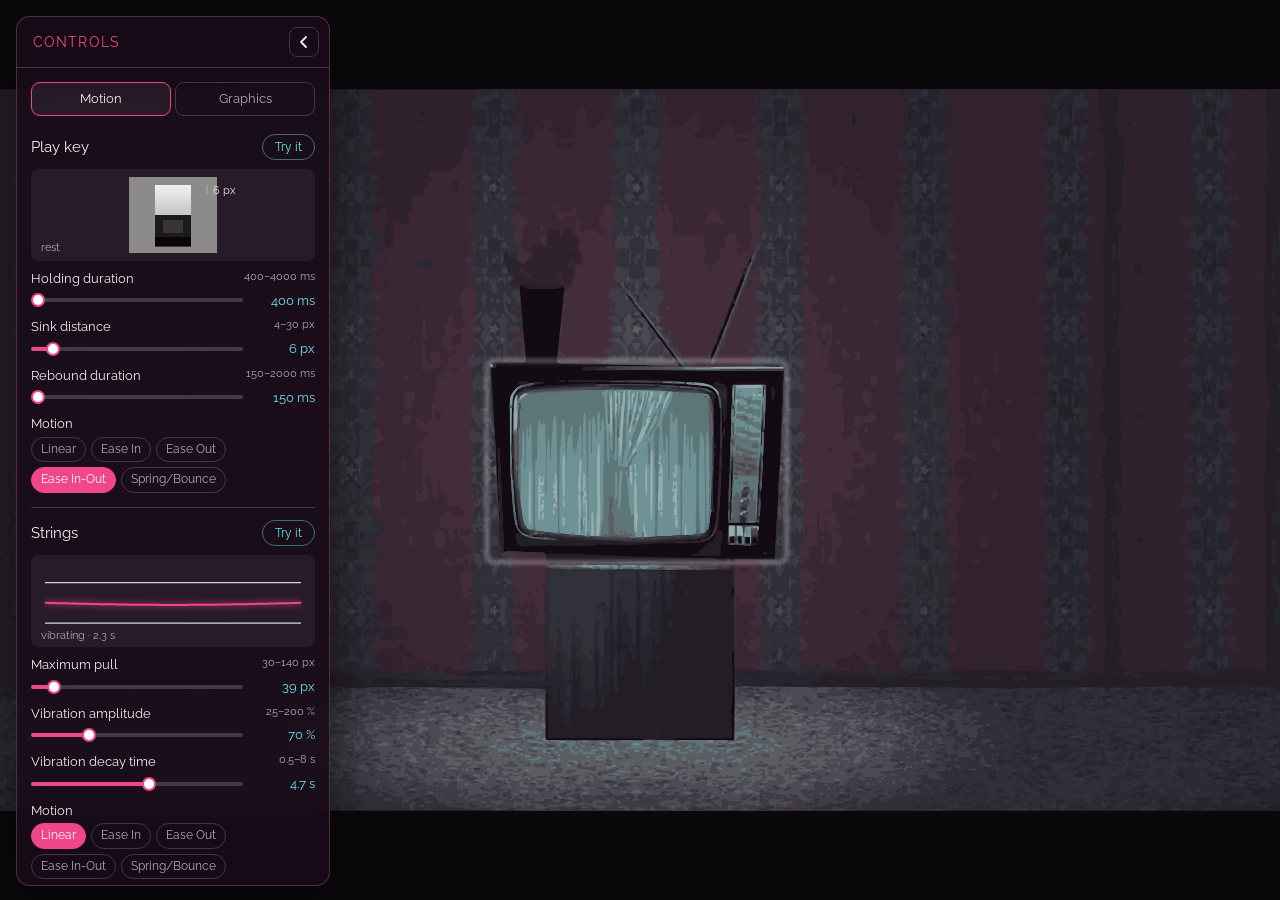
==== index.html @ 98e2c54d "Add dialog eye and orbiting-note controls to the panel The dialog box keeps only its corner eyes, no" ====
<!doctype html>
<html lang="en">
<head>
  <meta charset="utf-8">
  <meta name="viewport" content="width=device-width, initial-scale=1, viewport-fit=cover">
  <title>The Other Side of the Screen</title>
  <link rel="icon" href="data:,">
  <link rel="preconnect" href="https://fonts.googleapis.com">
  <link rel="preconnect" href="https://fonts.gstatic.com" crossorigin>
  <link rel="stylesheet" href="https://fonts.googleapis.com/css2?family=Raleway:wght@300;400&display=swap">
  <link rel="stylesheet" href="css/style.css">
</head>
<body>
  <!-- Layout: one 2000×1127 (16:9) stage scaled to fit the window; every step before entering the TV world happens inside the TV frame.
       All pictures are vector (tools/vectorize.py), so they stay sharp at any size and through every zoom. -->
  <div id="stage" aria-live="polite">

    <!-- 1. The room: a TV on a pedestal, highlighted -->
    <section id="scene-room" class="scene is-active">
      <img class="scene-bg" src="assets/images/room.svg" alt="An old television on a wooden pedestal in a dark purple room" draggable="false">
      <button id="tv-hotspot" class="halo-target" type="button" aria-label="Look at the television"></button>
    </section>

    <!-- 2–3. The TV close-up: play button, curtains, the band -->
    <section id="scene-tv" class="scene">
      <img class="scene-bg" src="assets/images/tv-closeup.svg" alt="" draggable="false">
      <div id="screen">
        <div id="band">
          <img class="band-stage" src="assets/images/band-stage.svg" alt="" draggable="false">
          <button class="member" type="button" data-i="0" aria-label="Bassist" tabindex="-1"><img src="assets/images/band-member-0.svg" alt="" draggable="false"></button>
          <button class="member" type="button" data-i="1" aria-label="Drummer" tabindex="-1"><img src="assets/images/band-member-1.svg" alt="" draggable="false"></button>
          <button class="member" type="button" data-i="2" aria-label="Keyboardist" tabindex="-1"><img src="assets/images/band-member-2.svg" alt="" draggable="false"></button>
          <button class="member" type="button" data-i="3" aria-label="Guitarist" tabindex="-1"><img src="assets/images/band-member-3.svg" alt="" draggable="false"></button>
        </div>
        <!-- 4–5. strum the strings, then tear the screen open: inside the TV screen, under the curtains -->
        <canvas id="strum" aria-label="Guitar strings"></canvas>
        <canvas id="tear" aria-label="Paper screen with a torn slit"></canvas>
        <div id="curtain-left" class="curtain"></div>
        <div id="curtain-right" class="curtain"></div>
        <div id="screen-dim"></div>
      </div>
      <div id="play" role="button" aria-label="Play" tabindex="-1">
        <div id="play-well"></div>
        <div id="play-cap"></div>
        <div id="play-halo"></div>
      </div>
    </section>

    <!-- 6. Inside: the performance space -->
    <section id="scene-inside" class="scene">
      <img class="scene-bg" src="assets/images/performance.svg" alt="The star-headed guitarist playing beside an old television that shows the band" draggable="false">
      <!-- light that moves with the music: spotlights, stage lights, rings from the star, a floor equalizer -->
      <svg id="inside-fx" viewBox="0 0 2000 1127" aria-hidden="true"></svg>
      <!-- the TV in the performance space shows the band live: the same cut-outs, swaying -->
      <div id="inside-tv">
        <div class="mini-band">
          <img class="band-stage" src="assets/images/band-stage.svg" alt="" draggable="false">
          <div class="fig" data-i="0"><img src="assets/images/band-member-0.svg" alt="" draggable="false"></div>
          <div class="fig" data-i="1"><img src="assets/images/band-member-1.svg" alt="" draggable="false"></div>
          <div class="fig" data-i="2"><img src="assets/images/band-member-2.svg" alt="" draggable="false"></div>
          <div class="fig" data-i="3"><img src="assets/images/band-member-3.svg" alt="" draggable="false"></div>
        </div>
        <div class="inside-tv-glass"></div>
      </div>
      <!-- music notes orbiting the guitarist (js/notes.js; the TV band's notes sit inside the TV) -->
      <svg id="inside-notes" viewBox="0 0 2000 1127" aria-hidden="true"></svg>
    </section>

    <!-- Dialog box (band introductions and the ending) -->
    <div id="dialog" class="dialog" hidden>
      <div class="dialog-box"><p class="dialog-text"></p></div>
    </div>

    <div id="ending" hidden>
      <button id="restart" type="button">Restart</button>
    </div>
  </div>

  <audio id="music" src="assets/audio/Lilacs.mp3" preload="auto" loop></audio>

  <script src="js/tuning.js"></script>
  <script src="js/sound.js"></script>
  <script src="js/press.js"></script>
  <script src="js/strum.js"></script>
  <script src="js/tear.js"></script>
  <script src="js/notes.js"></script>
  <script src="js/main.js"></script>
  <script src="js/looks.js"></script>
  <script src="js/panel.js"></script>
</body>
</html>
---- css/style.css ----
/* Layout: a fixed 2000×1127 (16:9) stage, scaled to fit the window
   and centred on a dark ground. Scenes are stacked layers; only the active one takes input. */
:root {
  --ground: #0b080b;
  --ink: #f3eef2;
  --pink: #f08cb3;
  --pink-deep: #ee2a63;
  --cyan: #8fe3e8;
  --cyan-deep: #5fb9c0;
  --halo: rgba(255, 255, 255, .9);
  --cursor-star: url("../assets/images/cursor-star.svg") 16 16, pointer;
  --cursor-shards: url("../assets/images/cursor-star-shards.svg") 24 24, pointer;
  color-scheme: dark;
}

html, body {
  height: 100%;
  margin: 0;
}
body {
  background: var(--ground);
  color: var(--ink);
  overflow: hidden;
  font-family: "Raleway", "Helvetica Neue", Arial, sans-serif;
  -webkit-user-select: none;
  user-select: none;
}
[hidden] { display: none !important; }

#stage {
  position: absolute;
  left: 50%;
  top: 50%;
  width: 2000px;
  height: 1127px;
  transform: translate(-50%, -50%) scale(var(--fit, .5));
  overflow: hidden;
  background: var(--ground);
}

.scene {
  position: absolute;
  inset: 0;
  opacity: 0;
  visibility: hidden;
  pointer-events: none;
  transform-origin: 0 0;
}
.scene.is-active {
  opacity: 1;
  visibility: visible;
  pointer-events: auto;
}
.scene-bg {
  position: absolute;
  inset: 0;
  width: 100%;
  height: 100%;
  display: block;
}

/* ---------- halo: the breathing white outline that marks the one thing to act on ---------- */
.halo-target {
  position: absolute;
  padding: 0;
  border: 0;
  background: transparent;
  cursor: pointer;
  outline: none;
}
.halo-target::before {
  content: "";
  position: absolute;
  inset: -6px;
  border-radius: inherit;
  border: 4px solid var(--halo);
  filter: blur(3px);
  opacity: .55;
  animation: breathe 2.6s ease-in-out infinite;
  transition: opacity .3s ease;
}
.halo-target:hover::before,
.halo-target:focus-visible::before { animation: none; opacity: .95; }
.halo-target:focus-visible::after {
  content: "";
  position: absolute;
  inset: -12px;
  border-radius: inherit;
  outline: 2px solid #fff;
}
@keyframes breathe { 0%, 100% { opacity: .35; } 50% { opacity: .75; } }

/* ---------- 1. room ---------- */
#tv-hotspot {
  left: 765px;
  top: 428px;
  width: 460px;
  height: 307px;
  border-radius: 14px;
}

/* ---------- 2–3. TV close-up ---------- */
#screen {
  position: absolute;
  left: 395px;
  top: 195px;
  width: 990px;
  height: 740px;
  border-radius: 9% / 12%;
  overflow: hidden;
}
#band {
  position: absolute;
  inset: 0;
  background: radial-gradient(ellipse at 50% 40%, #c6edf3, #b9e1e8 70%, #a9d2d9);
}
/* the stage and the four members, cut out so each sways on its own (tools/cut-band.py) */
.band-stage {
  position: absolute;
  inset: 0;
  width: 100%;
  height: 100%;
}

.curtain {
  position: absolute;
  top: 0;
  width: 50%;
  height: 100%;
  background-image: url("../assets/images/tv-closeup.svg");
  background-size: 2000px 1127px;
  will-change: transform;
}
#curtain-left {
  left: 0;
  background-position: -395px -195px;
  transform-origin: 0 50%;
  box-shadow: 8px 0 18px rgba(0, 0, 0, .35);
}
#curtain-right {
  right: 0;
  background-position: -890px -195px;
  transform-origin: 100% 50%;
  box-shadow: -8px 0 18px rgba(0, 0, 0, .35);
}
#screen-dim {
  position: absolute;
  inset: 0;
  background: #000;
  opacity: .12;
  pointer-events: none;
}
/* band members: each sways gently from its feet; the one to click next glows along its outline */
.member, .fig {
  position: absolute;
  padding: 0;
  border: 0;
  background: transparent;
  pointer-events: none;
  outline: none;
  transform-origin: 50% 100%;
  animation: sway var(--sway-t, 3.6s) ease-in-out var(--sway-d, 0s) infinite alternate;
}
.member img, .fig img {
  display: block;
  width: 100%;
  height: 100%;
  transition: filter .35s ease;
}
.member[data-i="0"], .fig[data-i="0"] { left: 71.1px;  top: 244.2px; width: 147.2px; height: 265.6px; --sway-t: 3.1s; --sway-d: -.4s; }
.member[data-i="1"], .fig[data-i="1"] { left: 436.7px; top: 111px;   width: 195.1px; height: 214.7px; --sway-t: 2.6s; --sway-d: -1.3s; --sway-a: .6deg; }
.member[data-i="2"], .fig[data-i="2"] { left: 743.4px; top: 236.2px; width: 181.6px; height: 288.3px; --sway-t: 3.8s; --sway-d: -2.1s; }
.member[data-i="3"], .fig[data-i="3"] { left: 418.3px; top: 344.1px; width: 287.1px; height: 359.5px; --sway-t: 3.3s; --sway-d: -.9s; --sway-a: .9deg; }
@keyframes sway {
  from { transform: rotate(calc(var(--sway-a, 1.2deg) * -1)); }
  to { transform: rotate(var(--sway-a, 1.2deg)); }
}
.member.is-next {
  pointer-events: auto;
  cursor: pointer;
}
/* the glow animation itself is written by js/looks.js from the glow settings */

/* the play key: the TV's own fourth push-button, cut from the photo so it can sink */
#play {
  position: absolute;
  left: 1523px;
  top: 864px;
  width: 36px;
  height: 92px;
  cursor: default;
  outline: none;
  pointer-events: none;
}
#play.is-armed { pointer-events: auto; cursor: pointer; }
#play.is-spent { cursor: default; }
#play-well {
  position: absolute;
  left: 0;
  top: 0;
  width: 100%;
  height: 0;
  background: #0a0507;
}
#play-cap {
  position: absolute;
  inset: 0;
  background-image: url("../assets/images/tv-closeup.svg");
  background-size: 2000px 1127px;
  background-position: -1523px -864px;
  border-radius: 2px;
  transition: box-shadow 140ms ease, filter 140ms ease;
}
#play.is-armed:hover #play-cap,
#play.is-contact #play-cap { filter: brightness(1.35); box-shadow: 0 0 0 2px rgba(255, 255, 255, .85); }
#play:focus-visible #play-cap { box-shadow: 0 0 0 3px #fff; }
#play-halo {
  position: absolute;
  inset: -9px;
  border-radius: 7px;
  border: 4px solid var(--halo);
  filter: blur(3px);
  opacity: 0;
  pointer-events: none;
}
#play.is-armed #play-halo { opacity: .55; animation: breathe 2.6s ease-in-out infinite; }
#play.is-armed:hover #play-halo,
#play.is-contact #play-halo { animation: none; opacity: .95; }
#play.is-spent #play-halo { animation: none; opacity: 0; }

/* ---------- 4–5. guitar close-up: strum and tear happen inside the TV screen ---------- */
#strum, #tear {
  position: absolute;
  left: 0;
  top: 0;
  width: 990px;
  height: 740px;
  display: block;
  touch-action: none;
  cursor: var(--cursor-star);
  visibility: hidden;
  pointer-events: none;
}
#screen.is-strum #strum { visibility: visible; pointer-events: auto; }
#screen.is-tearing #tear { visibility: visible; pointer-events: auto; animation: fade-in .8s ease both; }
#screen.is-tearing #strum { animation: fade-out .6s ease .8s both; pointer-events: none; }
@keyframes fade-in { from { opacity: 0; } to { opacity: 1; } }
@keyframes fade-out { from { opacity: 1; } to { opacity: 0; } }

/* ---------- 6. inside ---------- */
/* effects over the performance space; everything blends as light */
#inside-fx {
  position: absolute;
  inset: 0;
  width: 100%;
  height: 100%;
  pointer-events: none;
  mix-blend-mode: screen;
  overflow: visible;
}
#inside-notes, .tv-notes {
  position: absolute;
  inset: 0;
  width: 100%;
  height: 100%;
  pointer-events: none;
  overflow: visible;
}
#inside-fx .beam { transform-box: fill-box; transform-origin: 50% 0; animation: beam-sweep 7s ease-in-out infinite alternate; }
#inside-fx .beam.b2 { animation-duration: 9s; animation-delay: -3s; }
@keyframes beam-sweep { from { transform: rotate(-6deg); } to { transform: rotate(6deg); } }
#inside-tv {
  position: absolute;
  left: 828px;
  top: 461px;
  width: 277px;
  height: 211px;
  border-radius: 10% / 13%;
  overflow: hidden;
  background: #c6edf3;
}
.mini-band {
  position: absolute;
  left: 0;
  top: 0;
  width: 990px;
  height: 740px;
  transform-origin: 0 0;
  transform: scale(.2798, .2851);
}
.fig { pointer-events: none; }
.inside-tv-glass {
  position: absolute;
  inset: 0;
  border-radius: inherit;
  box-shadow: inset 0 0 18px rgba(10, 30, 34, .45);
  background: radial-gradient(ellipse at 50% 45%, rgba(255, 255, 255, .08), rgba(20, 60, 66, .12) 80%);
  pointer-events: none;
}
#scene-inside.is-active .inside-tv-glass { animation: tv-flicker 6s steps(1) infinite; }
@keyframes tv-flicker {
  0%, 100% { opacity: 1; } 31% { opacity: .75; } 32% { opacity: 1; } 77% { opacity: .82; } 78% { opacity: 1; }
}

/* ---------- dialog (after the reference dialog box) ---------- */
.dialog {
  position: absolute;
  left: 620px;
  top: 905px;
  width: var(--dlg-width, 760px);
  z-index: 20;
  pointer-events: none;
  filter: drop-shadow(0 0 22px rgba(255, 255, 255, .28));
}
.dialog.is-intro { scale: .7; transform-origin: 0 100%; }
.dialog.is-ending {
  left: 1180px;
  top: 300px;
  width: calc(var(--dlg-width, 760px) * .9474);
}
/* colors, frame thickness, width and entrance curve come from the control panel (js/looks.js) */
.dialog {
  --dlg-b: var(--dlg-border, 3px);
  --dlg-p: var(--dlg-pink, var(--pink));
  --dlg-c: var(--dlg-cyan, var(--cyan-deep));
  --dlg-c-lt: color-mix(in srgb, var(--dlg-c) 55%, white);
}
.dialog.is-in { animation: dialog-in 420ms var(--dlg-ease, cubic-bezier(.2, .9, .3, 1.2)) both; }
@keyframes dialog-in {
  0% { opacity: 0; transform: translateY(14px) scale(.96); }
  100% { opacity: 1; transform: none; }
}
.dialog-box {
  position: relative;
  background:
    radial-gradient(circle, color-mix(in srgb, var(--dlg-p) 7%, transparent) 1px, transparent 1.4px) 0 0 / 7px 7px,
    #fbfafa;
  padding: 34px 56px 36px;
  outline: var(--dlg-b) solid var(--dlg-p);
  outline-offset: -12px;
  box-shadow:
    0 0 0 var(--dlg-b) #fff,
    0 0 0 calc(var(--dlg-b) * 2) var(--dlg-p),
    0 0 0 calc(var(--dlg-b) * 3) rgba(255, 255, 255, .6),
    0 0 0 calc(var(--dlg-b) * 3.67) color-mix(in srgb, var(--dlg-p) 75%, transparent);
}
.dialog-box::after {
  /* the cyan frame, offset like a misregistered print */
  content: "";
  position: absolute;
  inset: 10px -16px -16px 22px;
  border: var(--dlg-b) solid var(--dlg-c);
  box-shadow: 0 0 0 4px color-mix(in srgb, var(--dlg-c-lt) 45%, transparent), inset 0 0 0 5px color-mix(in srgb, var(--dlg-c-lt) 35%, transparent);
  pointer-events: none;
}
.dialog-text {
  margin: 0;
  font-weight: 300;
  font-size: 50px;
  line-height: 1.22;
  letter-spacing: .5px;
  text-align: center;
  color: var(--dlg-p);
  text-shadow: 3px 3px 0 color-mix(in srgb, var(--dlg-c-lt) 90%, transparent);
}
/* eyes on the box corners, drawn by js/looks.js; centred on their corner */
.dialog-eye { position: absolute; translate: -50% -50%; overflow: visible; z-index: 1; pointer-events: none; }
.dialog-eye[data-corner="tl"] { left: 30px; top: -6px; }
.dialog-eye[data-corner="br"] { left: 100%; top: 100%; }
.dialog-eye[data-corner="tr"] { left: calc(100% - 30px); top: -6px; }
.dialog-eye[data-corner="bl"] { left: 0; top: 100%; }

#ending {
  position: absolute;
  left: 1180px;
  width: 720px;
  top: 640px;
  display: flex;
  justify-content: center;
  z-index: 21;
}
#ending.is-in { animation: dialog-in 500ms ease both; animation-delay: 400ms; }
#restart {
  font: 400 40px/1 "Raleway", "Helvetica Neue", Arial, sans-serif;
  letter-spacing: 2px;
  color: var(--pink-deep);
  background: #fbfafa;
  border: 0;
  padding: 22px 64px;
  cursor: pointer;
  box-shadow: 0 0 0 3px #fff, 0 0 0 6px var(--pink), 10px 10px 0 4px rgba(143, 227, 232, .8), 0 0 30px rgba(255, 255, 255, .35);
  transition: transform .15s ease, box-shadow .15s ease;
}
#restart:hover { transform: translateY(-2px); box-shadow: 0 0 0 3px #fff, 0 0 0 6px var(--pink), 12px 12px 0 4px rgba(143, 227, 232, .95), 0 0 40px rgba(255, 255, 255, .5); }
#restart:focus-visible { outline: 3px solid #fff; outline-offset: 10px; }

@media (prefers-reduced-motion: reduce) {
  .halo-target::before, #play.is-armed #play-halo { animation: none; opacity: .7; }
  .member { animation: none; }
  .member.is-next img { animation: none; filter: drop-shadow(0 0 2px #fff) drop-shadow(0 0 8px #fff); }
  #scene-inside.is-active .inside-tv-glass { animation: none; }
  #inside-fx .beam { animation: none; }
  .fig { animation: none; }
}

/* ---------- motion control panel (js/panel.js): floats over the left edge, collapses to a tab ---------- */
:root {
  --tune-bg: rgba(24, 12, 24, .9);
  --tune-raised: rgba(255, 255, 255, .06);
  --tune-line: rgba(240, 140, 179, .28);
  --tune-ink: #f3eef2;
  --tune-dim: #b7a5b5;
  --tune-pink: #f0478c;
  --tune-cyan: #6fe3ea;
  --tune-metal: #8d8b8a;
  --tune-string: #cfd9da;
  --tune-paper: #ecebe7;
}
#tune {
  position: fixed;
  left: max(16px, env(safe-area-inset-left, 0px));
  top: calc(16px + env(safe-area-inset-top, 0px));
  z-index: 100;
  width: min(312px, calc(100vw - 32px));
  max-height: calc(100% - 32px);
  display: flex;
  flex-direction: column;
  background: var(--tune-bg);
  color: var(--tune-ink);
  border: 1px solid var(--tune-line);
  border-radius: 14px;
  box-shadow: 0 18px 50px rgba(0, 0, 0, .55);
  backdrop-filter: blur(10px);
  font: 400 13px/1.35 "Raleway", "Helvetica Neue", Arial, sans-serif;
  -webkit-user-select: none;
  user-select: none;
}
.tune-head { display: flex; align-items: center; justify-content: space-between; gap: 8px; padding: 10px 10px 10px 16px; border-bottom: 1px solid var(--tune-line); }
.tune-head h2 { margin: 0; font-size: 14px; font-weight: 400; letter-spacing: .08em; text-transform: uppercase; color: var(--tune-pink); }
.tune-toggle { display: grid; place-items: center; width: 30px; height: 30px; padding: 0; border: 1px solid var(--tune-line); border-radius: 8px; background: transparent; color: var(--tune-ink); cursor: pointer; }
.tune-toggle svg { width: 16px; height: 16px; transition: transform .25s ease; }
.tune-body { overflow-y: auto; padding: 4px 14px 14px; display: flex; flex-direction: column; gap: 4px; }
#tune.is-collapsed { width: auto; }
#tune.is-collapsed .tune-body { display: none; }
#tune.is-collapsed .tune-head { border-bottom: 0; }
#tune.is-collapsed .tune-toggle svg { transform: rotate(180deg); }
.tune-sec { display: flex; flex-direction: column; gap: 9px; padding: 12px 0 14px; border-bottom: 1px solid var(--tune-line); }
.tune-sec-head { display: flex; align-items: center; justify-content: space-between; }
.tune-sec h3 { margin: 0; font-size: 15px; font-weight: 400; }
.tune-try { font: inherit; font-size: 12px; color: var(--tune-cyan); background: transparent; border: 1px solid rgba(111, 227, 234, .45); border-radius: 999px; padding: 4px 12px; cursor: pointer; }
.tune-try:hover { background: rgba(111, 227, 234, .12); }
.tune-preview { display: block; width: 100%; height: 92px; border-radius: 8px; background: var(--tune-raised); }
.tune-row { display: flex; flex-direction: column; gap: 4px; }
.tune-row label, .tune-label { display: flex; justify-content: space-between; gap: 8px; color: var(--tune-ink); }
.tune-range { color: var(--tune-dim); font-size: 11px; font-variant-numeric: tabular-nums; }
.tune-ctl { display: flex; align-items: center; gap: 10px; }
.tune-ctl output { min-width: 62px; text-align: right; font-variant-numeric: tabular-nums; color: var(--tune-cyan); }
.tune-ctl input[type=range] {
  flex: 1; min-width: 0; height: 18px; margin: 0; background: transparent; cursor: pointer;
  -webkit-appearance: none; appearance: none;
}
.tune-ctl input[type=range]::-webkit-slider-runnable-track { height: 4px; border-radius: 2px; background: linear-gradient(90deg, var(--tune-pink) var(--p, 50%), rgba(255, 255, 255, .18) var(--p, 50%)); }
.tune-ctl input[type=range]::-moz-range-track { height: 4px; border-radius: 2px; background: rgba(255, 255, 255, .18); }
.tune-ctl input[type=range]::-moz-range-progress { height: 4px; border-radius: 2px; background: var(--tune-pink); }
.tune-ctl input[type=range]::-webkit-slider-thumb { -webkit-appearance: none; width: 14px; height: 14px; margin-top: -5px; border-radius: 50%; background: #fff; border: 2px solid var(--tune-pink); }
.tune-ctl input[type=range]::-moz-range-thumb { width: 12px; height: 12px; border-radius: 50%; background: #fff; border: 2px solid var(--tune-pink); }
.tune-ctl input[type=range].is-changed + output::after { content: " •"; color: var(--tune-pink); }
.tune-chips { display: flex; flex-wrap: wrap; gap: 5px; }
.tune-chip { font: inherit; font-size: 11.5px; padding: 4px 9px; border-radius: 999px; border: 1px solid var(--tune-line); background: transparent; color: var(--tune-dim); cursor: pointer; }
.tune-chip:hover { color: var(--tune-ink); }
.tune-chip.is-on { background: var(--tune-pink); border-color: var(--tune-pink); color: #fff; }
.tune-actions { display: flex; gap: 8px; padding-top: 12px; }
.tune-btn { flex: 1; font: inherit; padding: 9px 10px; border-radius: 9px; border: 1px solid var(--tune-line); background: var(--tune-raised); color: var(--tune-ink); cursor: pointer; }
.tune-btn:hover { border-color: var(--tune-pink); }
.tune-btn.is-primary { background: var(--tune-pink); border-color: var(--tune-pink); color: #fff; }
.tune-status { margin: 4px 0 0; min-height: 1.35em; font-size: 12px; color: var(--tune-cyan); }
.tune-copytext { width: 100%; height: 150px; box-sizing: border-box; resize: vertical; font: 11px/1.4 ui-monospace, Menlo, Consolas, monospace; color: var(--tune-ink); background: rgba(0, 0, 0, .35); border: 1px solid var(--tune-line); border-radius: 8px; padding: 8px; -webkit-user-select: text; user-select: text; }
#tune button:focus-visible, #tune input:focus-visible { outline: 2px solid var(--tune-cyan); outline-offset: 2px; }
.tune-tabs { display: flex; gap: 4px; padding: 10px 0 2px; }
.tune-tab { flex: 1; font: inherit; font-size: 13px; padding: 7px 8px; border-radius: 9px; border: 1px solid var(--tune-line); background: transparent; color: var(--tune-dim); cursor: pointer; }
.tune-tab:hover { color: var(--tune-ink); }
.tune-tab.is-on { background: var(--tune-raised); border-color: var(--tune-pink); color: var(--tune-ink); }
.tune-pane[hidden] { display: none; }
.tune-sec-btns { display: flex; gap: 6px; }
.tune-row-inline { flex-direction: row; align-items: center; justify-content: space-between; }
.tune-row-inline .tune-ctl { gap: 8px; }
.tune-ctl input[type=color] { width: 40px; height: 26px; padding: 0 2px; border: 1px solid var(--tune-line); border-radius: 6px; background: transparent; cursor: pointer; }
.tune-ctl select { flex: 1; font: inherit; font-size: 13px; padding: 6px 8px; border-radius: 8px; border: 1px solid var(--tune-line); background: #1d0f1d; color: var(--tune-ink); cursor: pointer; }
.tune-ctl output.is-changed::after, .tune-ctl select.is-changed + output::after { content: " •"; color: var(--tune-pink); }
.tune-ctl select.is-changed { border-color: var(--tune-pink); }
.tune-notes { margin: -2px 0 0; font-size: 11.5px; color: var(--tune-dim); font-variant-numeric: tabular-nums; }
.tune-glow-box { display: grid; place-items: center; overflow: hidden; background: #2a1430; }
.tune-glow-demo { height: 76px; width: auto; }
#tune select:focus-visible { outline: 2px solid var(--tune-cyan); outline-offset: 2px; }
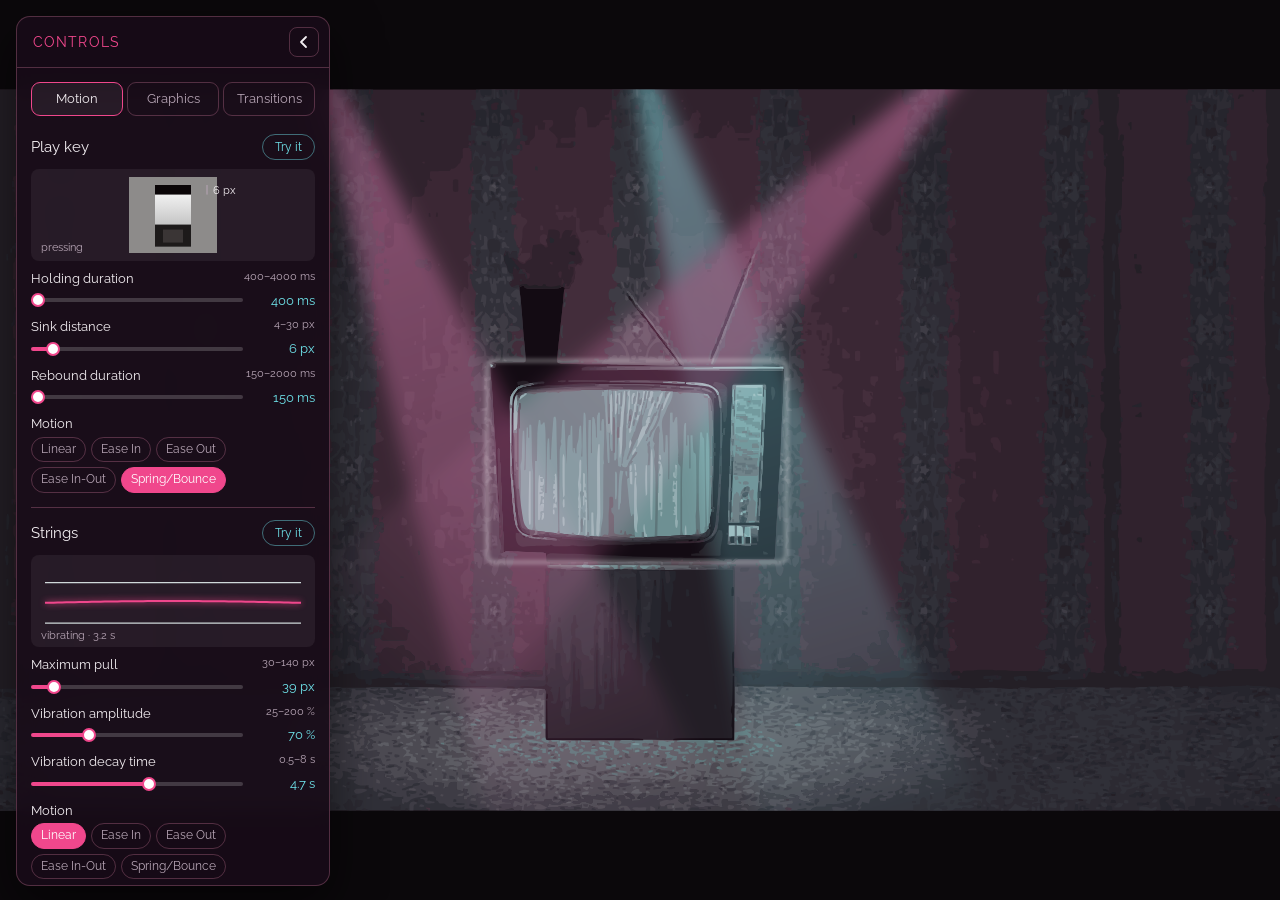
==== commit 500cebe4: "Add spotlights, string colors and chords, character effects, hand rings and scene transitions to the" ====
--- a/index.html
+++ b/index.html
@@ -18,6 +18,8 @@
     <!-- 1. The room: a TV on a pedestal, highlighted -->
     <section id="scene-room" class="scene is-active">
       <img class="scene-bg" src="assets/images/room.svg" alt="An old television on a wooden pedestal in a dark purple room" draggable="false">
+      <!-- spotlights sweeping over the TV (js/spots.js) -->
+      <svg id="room-spots" viewBox="0 0 2000 1127" aria-hidden="true"></svg>
       <button id="tv-hotspot" class="halo-target" type="button" aria-label="Look at the television"></button>
     </section>
 
@@ -83,6 +85,7 @@
   <script src="js/press.js"></script>
   <script src="js/strum.js"></script>
   <script src="js/tear.js"></script>
+  <script src="js/spots.js"></script>
   <script src="js/notes.js"></script>
   <script src="js/main.js"></script>
   <script src="js/looks.js"></script>
--- a/css/style.css
+++ b/css/style.css
@@ -258,6 +258,7 @@
   mix-blend-mode: screen;
   overflow: visible;
 }
+#room-spots { position: absolute; inset: 0; width: 100%; height: 100%; pointer-events: none; mix-blend-mode: screen; overflow: hidden; }
 #inside-notes, .tv-notes {
   position: absolute;
   inset: 0;
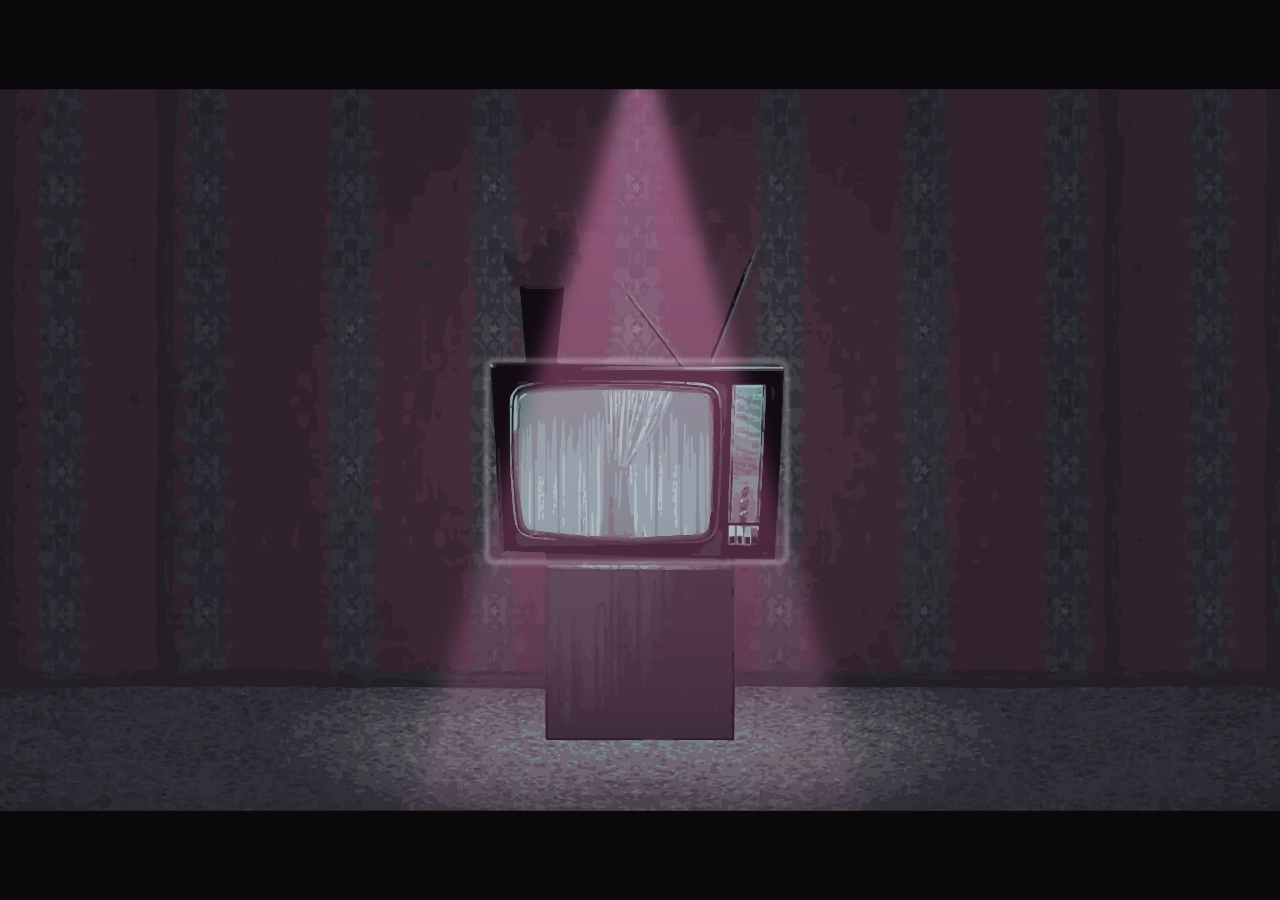
==== commit 4bfcedd8: "Hide the control panel; keep its code and the saved defaults The panel script is no longer loaded (t" ====
--- a/index.html
+++ b/index.html
@@ -89,6 +89,7 @@
   <script src="js/notes.js"></script>
   <script src="js/main.js"></script>
   <script src="js/looks.js"></script>
-  <script src="js/panel.js"></script>
+  <!-- The control panel (js/panel.js) is hidden. The saved values in js/tuning.js still apply.
+       To show the panel again, restore this line: <script src="js/panel.js"></script> -->
 </body>
 </html>
--- a/css/style.css
+++ b/css/style.css
@@ -9,7 +9,7 @@
   --cyan-deep: #5fb9c0;
   --halo: rgba(255, 255, 255, .9);
   --cursor-star: url("../assets/images/cursor-star.svg") 16 16, pointer;
-  --cursor-shards: url("../assets/images/cursor-star-shards.svg") 24 24, pointer;
+  --cursor-shards: url("../assets/images/cursor-star-shards.svg") 15 16, pointer;
   color-scheme: dark;
 }
 
@@ -65,7 +65,7 @@
   padding: 0;
   border: 0;
   background: transparent;
-  cursor: pointer;
+  cursor: var(--cursor-shards);
   outline: none;
 }
 .halo-target::before {
@@ -177,7 +177,7 @@
 }
 .member.is-next {
   pointer-events: auto;
-  cursor: pointer;
+  cursor: var(--cursor-shards);
 }
 /* the glow animation itself is written by js/looks.js from the glow settings */
 
@@ -188,12 +188,12 @@
   top: 864px;
   width: 36px;
   height: 92px;
-  cursor: default;
+  cursor: var(--cursor-star);
   outline: none;
   pointer-events: none;
 }
-#play.is-armed { pointer-events: auto; cursor: pointer; }
-#play.is-spent { cursor: default; }
+#play.is-armed { pointer-events: auto; cursor: var(--cursor-shards); }
+#play.is-spent { cursor: var(--cursor-star); }
 #play-well {
   position: absolute;
   left: 0;
@@ -388,7 +388,7 @@
   background: #fbfafa;
   border: 0;
   padding: 22px 64px;
-  cursor: pointer;
+  cursor: var(--cursor-shards);
   box-shadow: 0 0 0 3px #fff, 0 0 0 6px var(--pink), 10px 10px 0 4px rgba(143, 227, 232, .8), 0 0 30px rgba(255, 255, 255, .35);
   transition: transform .15s ease, box-shadow .15s ease;
 }
@@ -438,7 +438,7 @@
 }
 .tune-head { display: flex; align-items: center; justify-content: space-between; gap: 8px; padding: 10px 10px 10px 16px; border-bottom: 1px solid var(--tune-line); }
 .tune-head h2 { margin: 0; font-size: 14px; font-weight: 400; letter-spacing: .08em; text-transform: uppercase; color: var(--tune-pink); }
-.tune-toggle { display: grid; place-items: center; width: 30px; height: 30px; padding: 0; border: 1px solid var(--tune-line); border-radius: 8px; background: transparent; color: var(--tune-ink); cursor: pointer; }
+.tune-toggle { display: grid; place-items: center; width: 30px; height: 30px; padding: 0; border: 1px solid var(--tune-line); border-radius: 8px; background: transparent; color: var(--tune-ink); cursor: var(--cursor-shards); }
 .tune-toggle svg { width: 16px; height: 16px; transition: transform .25s ease; }
 .tune-body { overflow-y: auto; padding: 4px 14px 14px; display: flex; flex-direction: column; gap: 4px; }
 #tune.is-collapsed { width: auto; }
@@ -448,7 +448,7 @@
 .tune-sec { display: flex; flex-direction: column; gap: 9px; padding: 12px 0 14px; border-bottom: 1px solid var(--tune-line); }
 .tune-sec-head { display: flex; align-items: center; justify-content: space-between; }
 .tune-sec h3 { margin: 0; font-size: 15px; font-weight: 400; }
-.tune-try { font: inherit; font-size: 12px; color: var(--tune-cyan); background: transparent; border: 1px solid rgba(111, 227, 234, .45); border-radius: 999px; padding: 4px 12px; cursor: pointer; }
+.tune-try { font: inherit; font-size: 12px; color: var(--tune-cyan); background: transparent; border: 1px solid rgba(111, 227, 234, .45); border-radius: 999px; padding: 4px 12px; cursor: var(--cursor-shards); }
 .tune-try:hover { background: rgba(111, 227, 234, .12); }
 .tune-preview { display: block; width: 100%; height: 92px; border-radius: 8px; background: var(--tune-raised); }
 .tune-row { display: flex; flex-direction: column; gap: 4px; }
@@ -457,7 +457,7 @@
 .tune-ctl { display: flex; align-items: center; gap: 10px; }
 .tune-ctl output { min-width: 62px; text-align: right; font-variant-numeric: tabular-nums; color: var(--tune-cyan); }
 .tune-ctl input[type=range] {
-  flex: 1; min-width: 0; height: 18px; margin: 0; background: transparent; cursor: pointer;
+  flex: 1; min-width: 0; height: 18px; margin: 0; background: transparent; cursor: var(--cursor-shards);
   -webkit-appearance: none; appearance: none;
 }
 .tune-ctl input[type=range]::-webkit-slider-runnable-track { height: 4px; border-radius: 2px; background: linear-gradient(90deg, var(--tune-pink) var(--p, 50%), rgba(255, 255, 255, .18) var(--p, 50%)); }
@@ -467,29 +467,36 @@
 .tune-ctl input[type=range]::-moz-range-thumb { width: 12px; height: 12px; border-radius: 50%; background: #fff; border: 2px solid var(--tune-pink); }
 .tune-ctl input[type=range].is-changed + output::after { content: " •"; color: var(--tune-pink); }
 .tune-chips { display: flex; flex-wrap: wrap; gap: 5px; }
-.tune-chip { font: inherit; font-size: 11.5px; padding: 4px 9px; border-radius: 999px; border: 1px solid var(--tune-line); background: transparent; color: var(--tune-dim); cursor: pointer; }
+.tune-chip { font: inherit; font-size: 11.5px; padding: 4px 9px; border-radius: 999px; border: 1px solid var(--tune-line); background: transparent; color: var(--tune-dim); cursor: var(--cursor-shards); }
 .tune-chip:hover { color: var(--tune-ink); }
 .tune-chip.is-on { background: var(--tune-pink); border-color: var(--tune-pink); color: #fff; }
 .tune-actions { display: flex; gap: 8px; padding-top: 12px; }
-.tune-btn { flex: 1; font: inherit; padding: 9px 10px; border-radius: 9px; border: 1px solid var(--tune-line); background: var(--tune-raised); color: var(--tune-ink); cursor: pointer; }
+.tune-btn { flex: 1; font: inherit; padding: 9px 10px; border-radius: 9px; border: 1px solid var(--tune-line); background: var(--tune-raised); color: var(--tune-ink); cursor: var(--cursor-shards); }
 .tune-btn:hover { border-color: var(--tune-pink); }
 .tune-btn.is-primary { background: var(--tune-pink); border-color: var(--tune-pink); color: #fff; }
 .tune-status { margin: 4px 0 0; min-height: 1.35em; font-size: 12px; color: var(--tune-cyan); }
 .tune-copytext { width: 100%; height: 150px; box-sizing: border-box; resize: vertical; font: 11px/1.4 ui-monospace, Menlo, Consolas, monospace; color: var(--tune-ink); background: rgba(0, 0, 0, .35); border: 1px solid var(--tune-line); border-radius: 8px; padding: 8px; -webkit-user-select: text; user-select: text; }
 #tune button:focus-visible, #tune input:focus-visible { outline: 2px solid var(--tune-cyan); outline-offset: 2px; }
 .tune-tabs { display: flex; gap: 4px; padding: 10px 0 2px; }
-.tune-tab { flex: 1; font: inherit; font-size: 13px; padding: 7px 8px; border-radius: 9px; border: 1px solid var(--tune-line); background: transparent; color: var(--tune-dim); cursor: pointer; }
+.tune-tab { flex: 1; font: inherit; font-size: 13px; padding: 7px 8px; border-radius: 9px; border: 1px solid var(--tune-line); background: transparent; color: var(--tune-dim); cursor: var(--cursor-shards); }
 .tune-tab:hover { color: var(--tune-ink); }
 .tune-tab.is-on { background: var(--tune-raised); border-color: var(--tune-pink); color: var(--tune-ink); }
 .tune-pane[hidden] { display: none; }
 .tune-sec-btns { display: flex; gap: 6px; }
 .tune-row-inline { flex-direction: row; align-items: center; justify-content: space-between; }
 .tune-row-inline .tune-ctl { gap: 8px; }
-.tune-ctl input[type=color] { width: 40px; height: 26px; padding: 0 2px; border: 1px solid var(--tune-line); border-radius: 6px; background: transparent; cursor: pointer; }
-.tune-ctl select { flex: 1; font: inherit; font-size: 13px; padding: 6px 8px; border-radius: 8px; border: 1px solid var(--tune-line); background: #1d0f1d; color: var(--tune-ink); cursor: pointer; }
+.tune-ctl input[type=color] { width: 40px; height: 26px; padding: 0 2px; border: 1px solid var(--tune-line); border-radius: 6px; background: transparent; cursor: var(--cursor-shards); }
+.tune-ctl select { flex: 1; font: inherit; font-size: 13px; padding: 6px 8px; border-radius: 8px; border: 1px solid var(--tune-line); background: #1d0f1d; color: var(--tune-ink); cursor: var(--cursor-shards); }
 .tune-ctl output.is-changed::after, .tune-ctl select.is-changed + output::after { content: " •"; color: var(--tune-pink); }
 .tune-ctl select.is-changed { border-color: var(--tune-pink); }
 .tune-notes { margin: -2px 0 0; font-size: 11.5px; color: var(--tune-dim); font-variant-numeric: tabular-nums; }
 .tune-glow-box { display: grid; place-items: center; overflow: hidden; background: #2a1430; }
 .tune-glow-demo { height: 76px; width: auto; }
 #tune select:focus-visible { outline: 2px solid var(--tune-cyan); outline-offset: 2px; }
+
+/* the pointer is the pink star everywhere; over anything you can interact with it becomes the
+   star-headed guitarist's head (the strings and the paper edge switch it from js) */
+html, body, #stage, #tune, #tune * { cursor: var(--cursor-star); }
+#tune button, #tune select, #tune input, #tune label[for] { cursor: var(--cursor-shards); }
+#tune textarea { cursor: text; }
+.member:not(.is-next) { cursor: var(--cursor-star); }
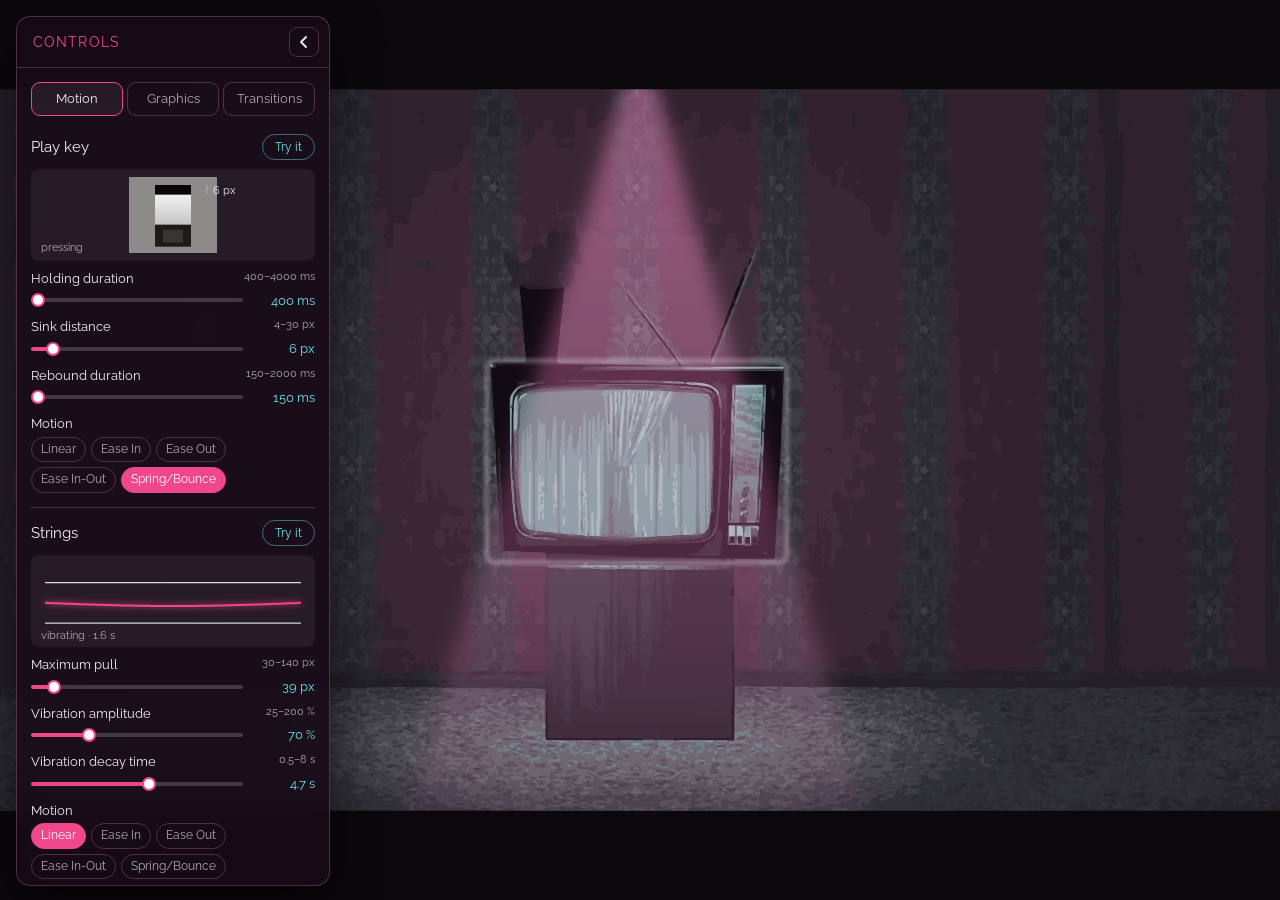
==== commit 59500b4c: "Show the control panel again, starting from the saved defaults Co-Authored-By: Claude Opus 5.5 <nore" ====
--- a/index.html
+++ b/index.html
@@ -89,7 +89,6 @@
   <script src="js/notes.js"></script>
   <script src="js/main.js"></script>
   <script src="js/looks.js"></script>
-  <!-- The control panel (js/panel.js) is hidden. The saved values in js/tuning.js still apply.
-       To show the panel again, restore this line: <script src="js/panel.js"></script> -->
+  <script src="js/panel.js"></script>
 </body>
 </html>
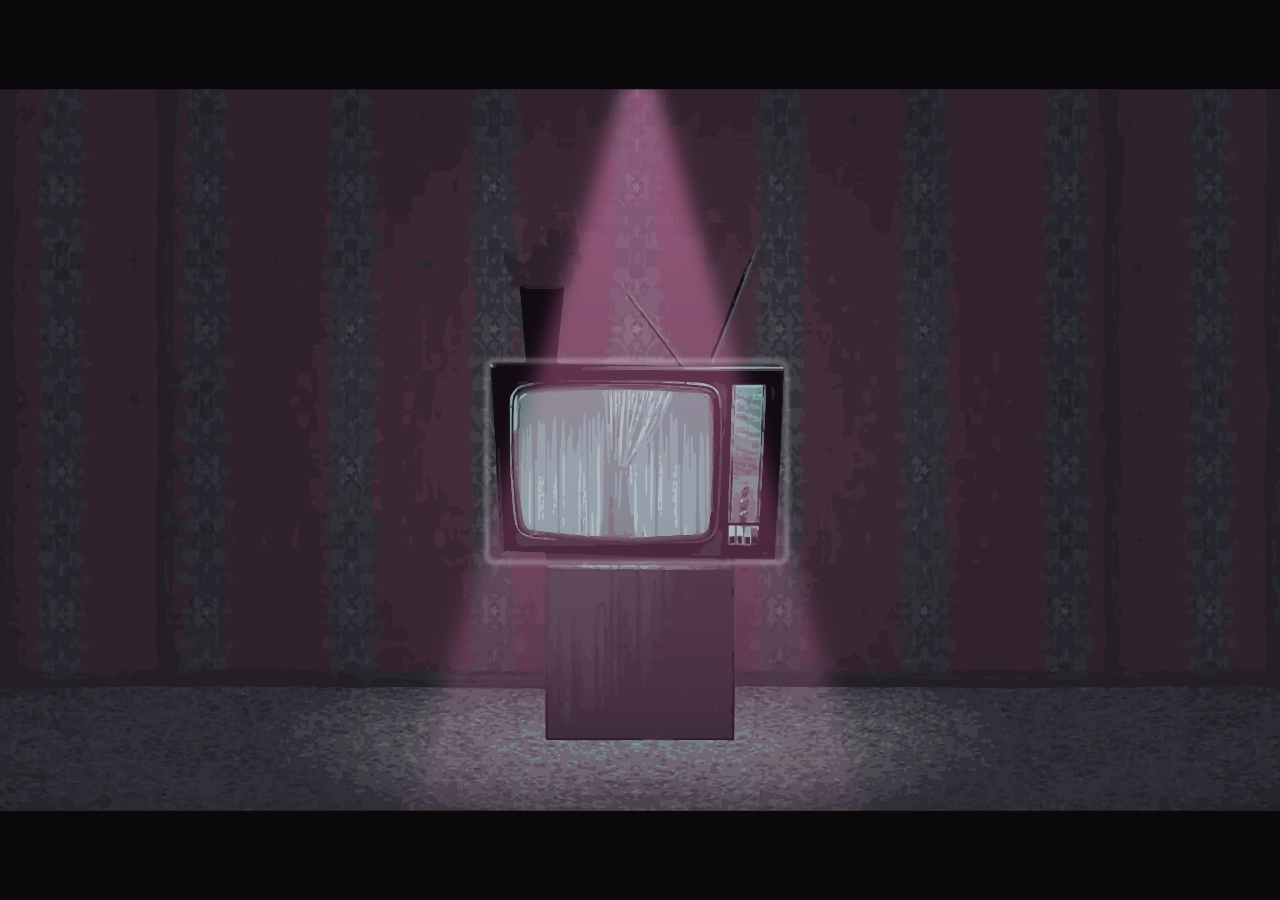
==== commit 9bd23e7b: "Hide the control panel again; keep its code and the saved defaults Co-Authored-By: Claude Opus 5.5 <" ====
--- a/index.html
+++ b/index.html
@@ -89,6 +89,7 @@
   <script src="js/notes.js"></script>
   <script src="js/main.js"></script>
   <script src="js/looks.js"></script>
-  <script src="js/panel.js"></script>
+  <!-- The control panel (js/panel.js) is hidden. The saved values in js/tuning.js still apply.
+       To show the panel again, restore this line: <script src="js/panel.js"></script> -->
 </body>
 </html>
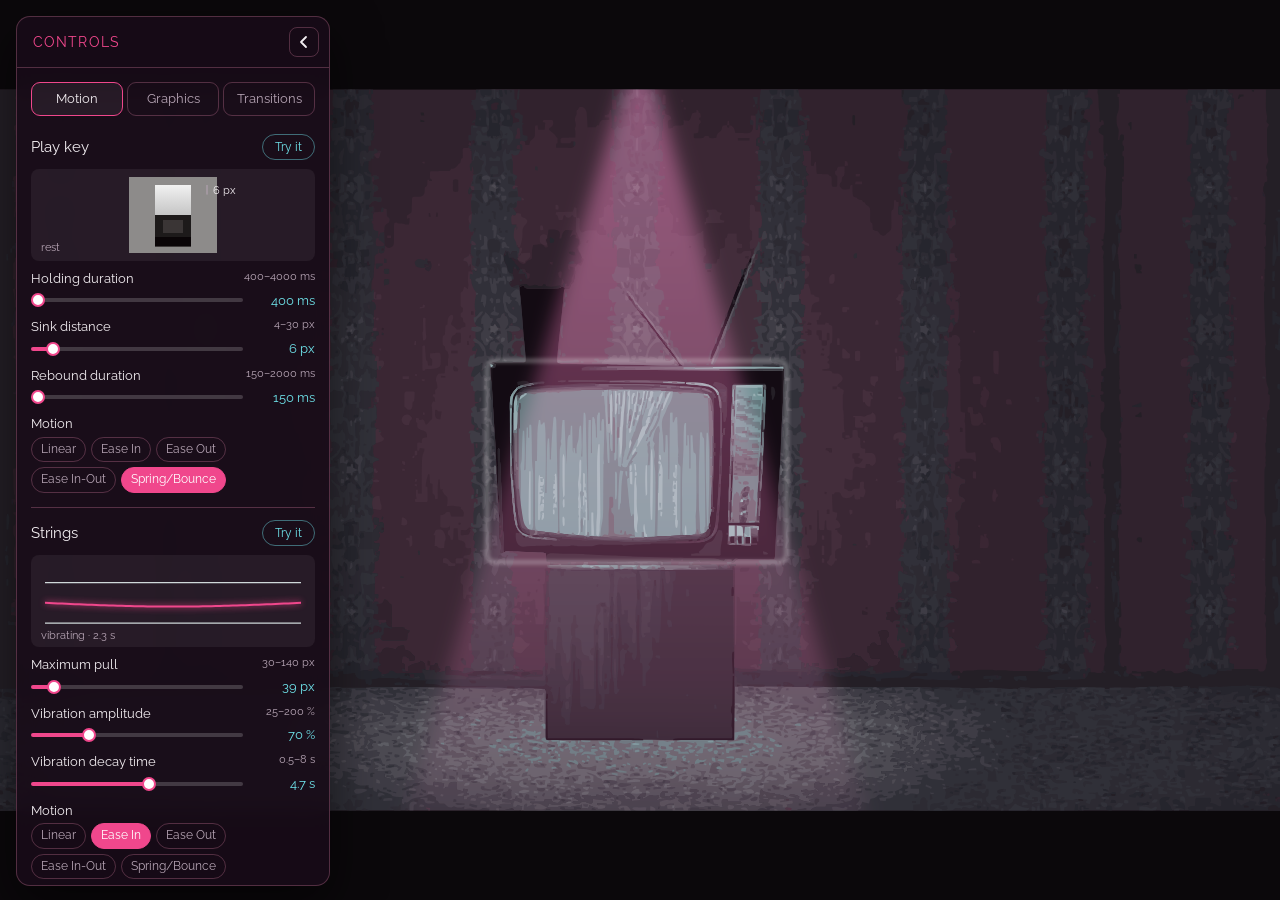
==== commit e165416d: "Show the control panel again, starting from the saved defaults Co-Authored-By: Claude Opus 5.5 <nore" ====
--- a/index.html
+++ b/index.html
@@ -89,7 +89,6 @@
   <script src="js/notes.js"></script>
   <script src="js/main.js"></script>
   <script src="js/looks.js"></script>
-  <!-- The control panel (js/panel.js) is hidden. The saved values in js/tuning.js still apply.
-       To show the panel again, restore this line: <script src="js/panel.js"></script> -->
+  <script src="js/panel.js"></script>
 </body>
 </html>
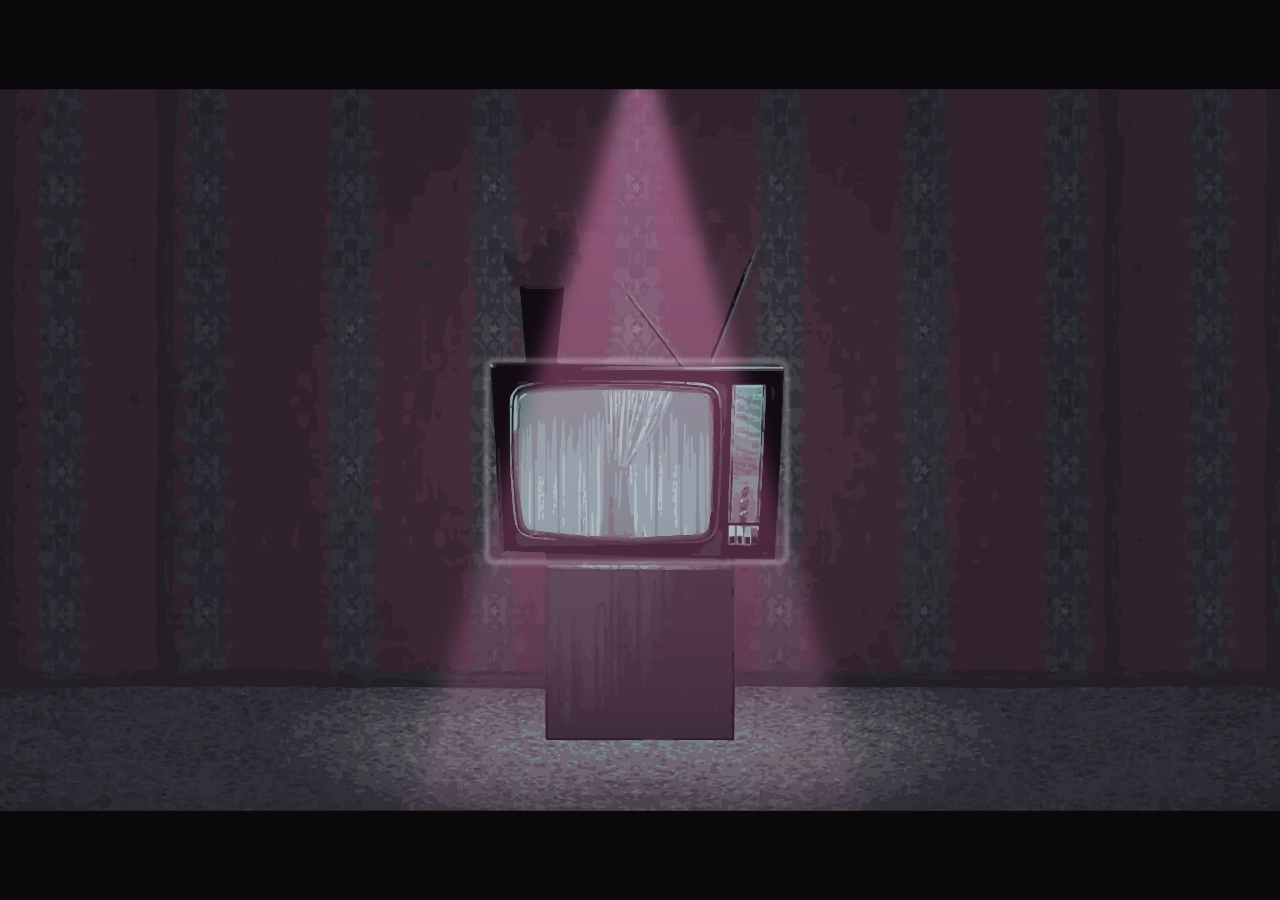
==== commit bed7617f: "Hide the control panel; keep its code and the saved defaults Co-Authored-By: Claude Opus 5.5 <norepl" ====
--- a/index.html
+++ b/index.html
@@ -89,6 +89,7 @@
   <script src="js/notes.js"></script>
   <script src="js/main.js"></script>
   <script src="js/looks.js"></script>
-  <script src="js/panel.js"></script>
+  <!-- The control panel (js/panel.js) is hidden. The saved values in js/tuning.js still apply.
+       To show the panel again, restore this line: <script src="js/panel.js"></script> -->
 </body>
 </html>
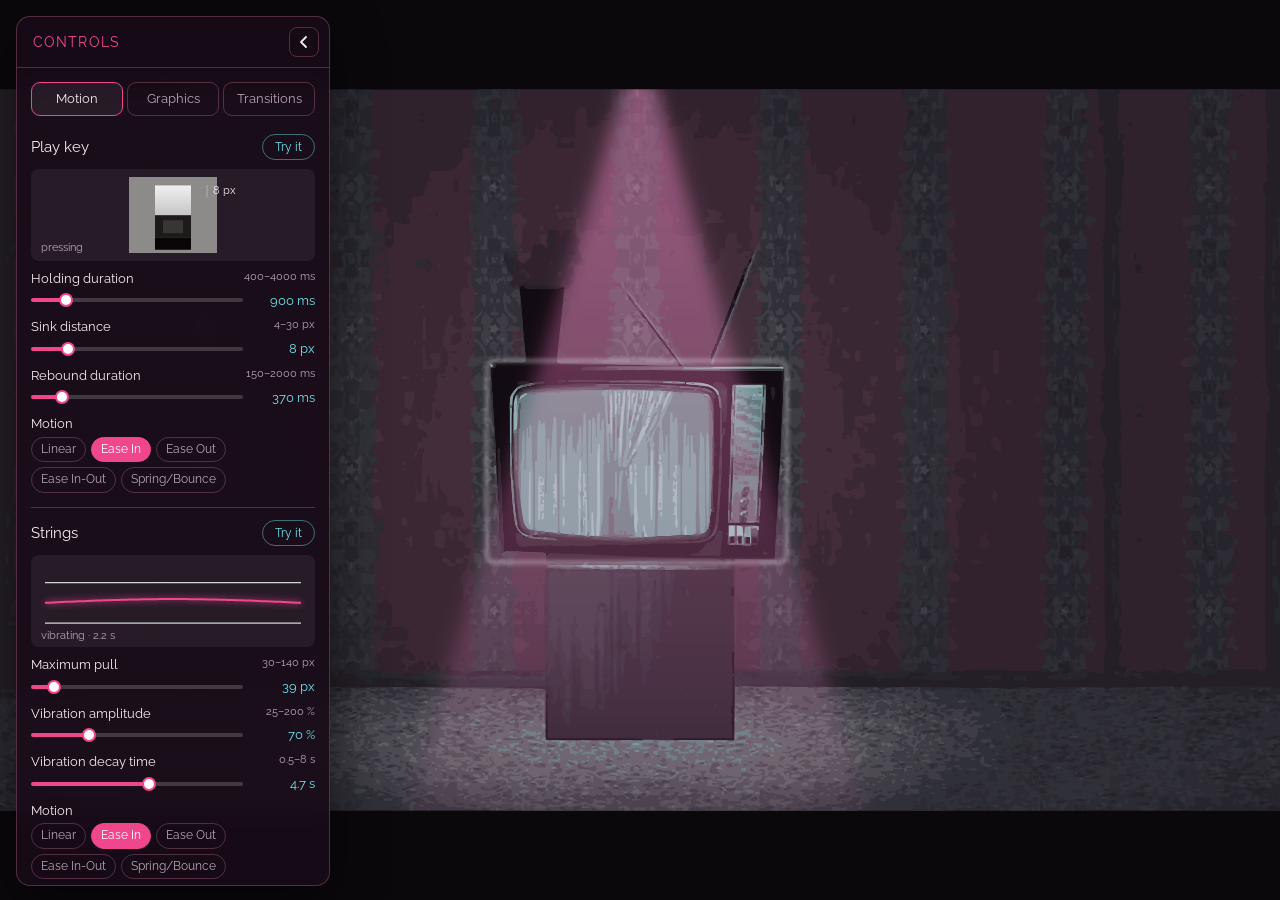
==== commit 17701dcb: "Show the control panel again, starting from the saved defaults Co-Authored-By: Claude Opus 5.5 <nore" ====
--- a/index.html
+++ b/index.html
@@ -89,7 +89,6 @@
   <script src="js/notes.js"></script>
   <script src="js/main.js"></script>
   <script src="js/looks.js"></script>
-  <!-- The control panel (js/panel.js) is hidden. The saved values in js/tuning.js still apply.
-       To show the panel again, restore this line: <script src="js/panel.js"></script> -->
+  <script src="js/panel.js"></script>
 </body>
 </html>
